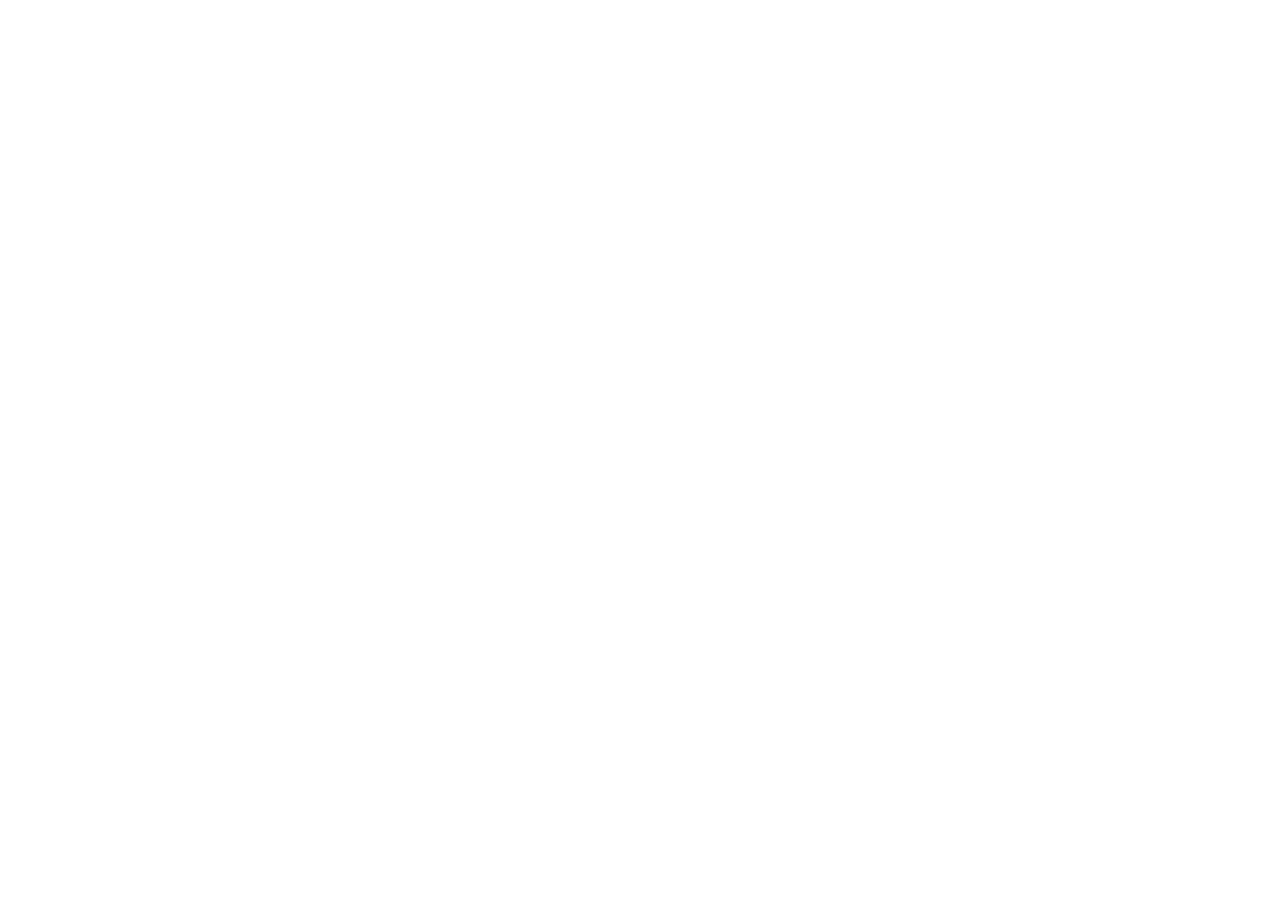
==== Paginas/Catalogo.html @ 74ffb2b8 "Inicio" ====
<!DOCTYPE html>
<html lang="en">
<head>
    <meta charset="UTF-8">
    <meta name="viewport" content="width=device-width, initial-scale=1.0">
    <title>Document</title>
</head>
<body>
    
</body>
</html>
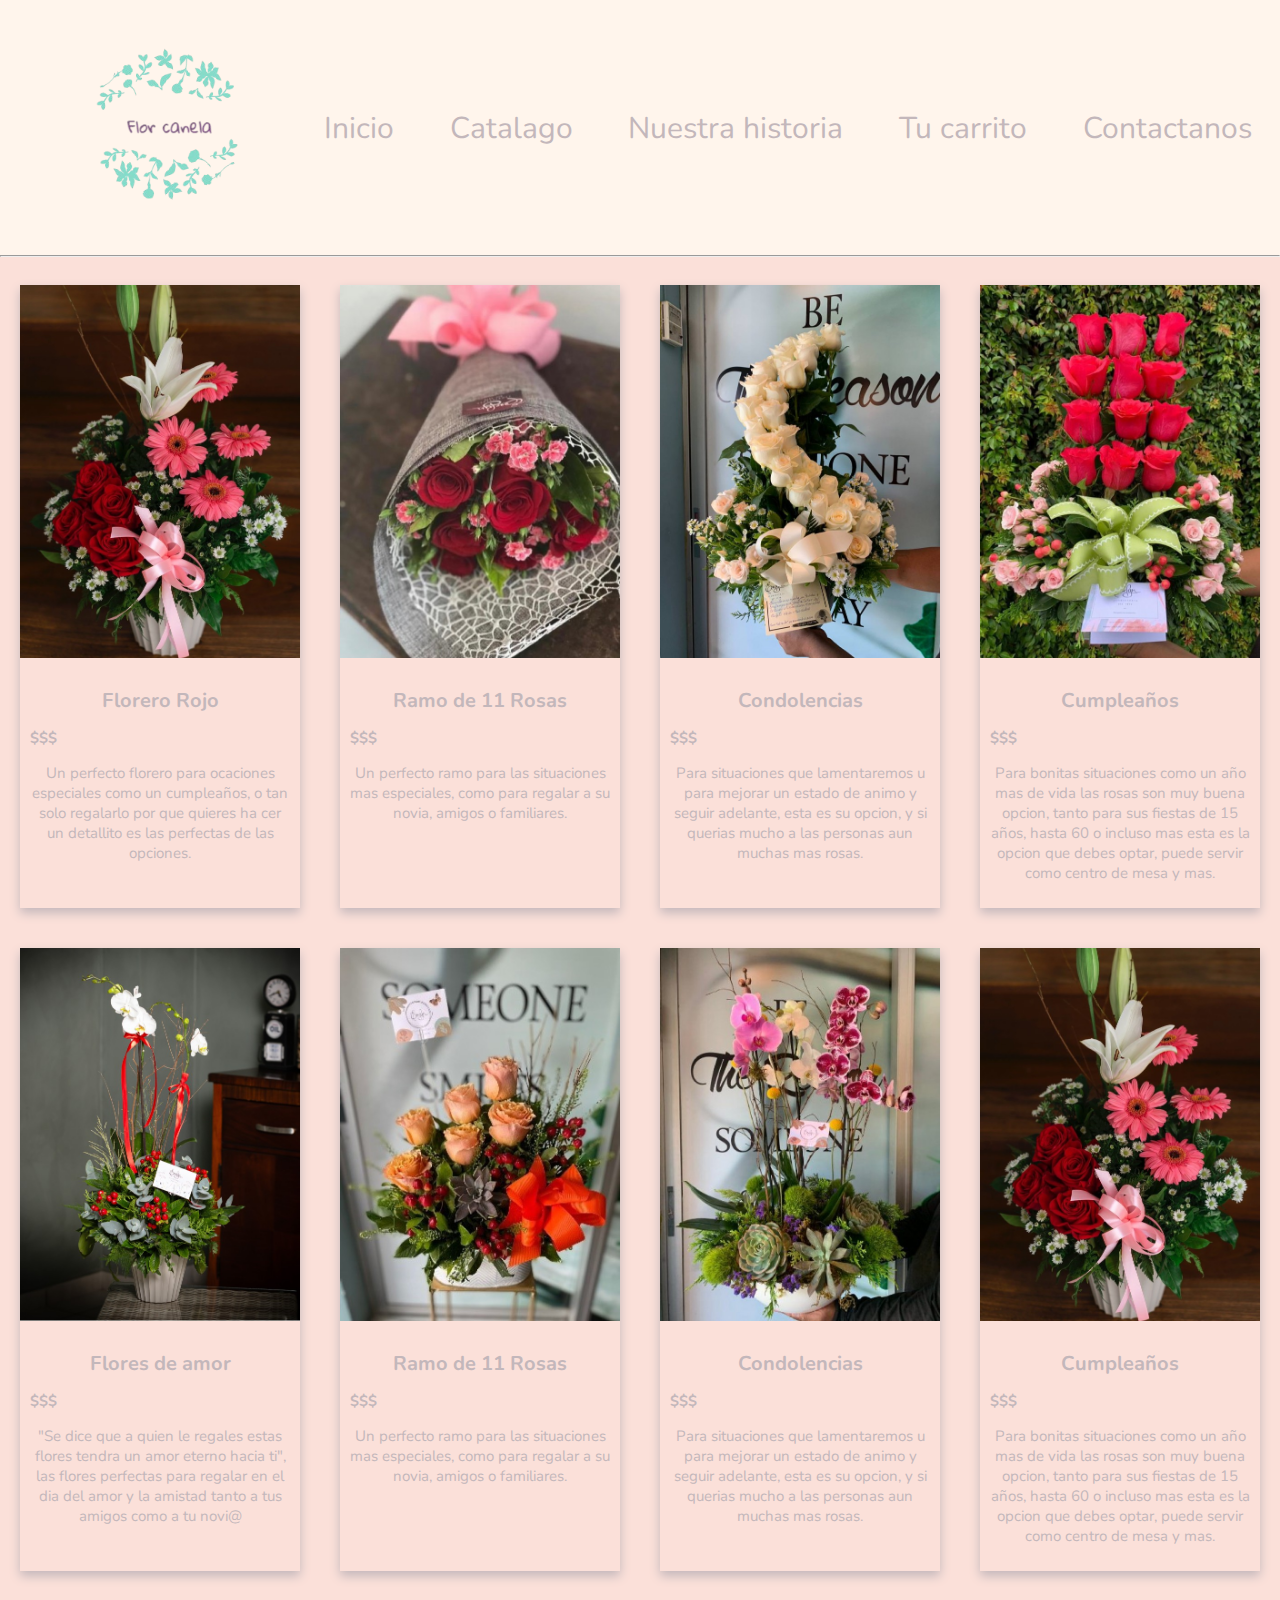
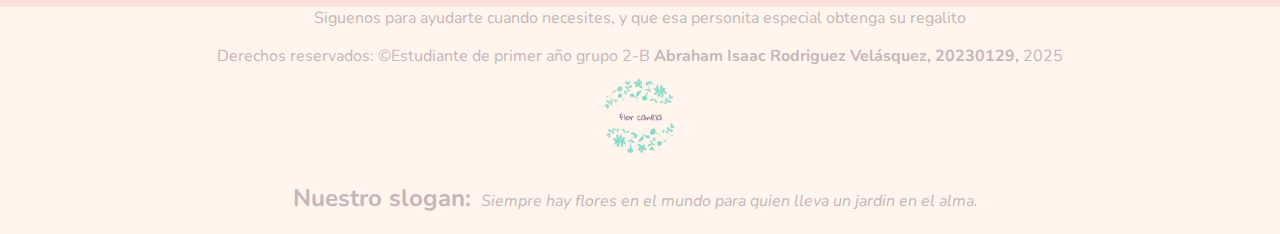
==== commit 1b63ce1a: "Cambios finales" ====
--- a/Paginas/Catalogo.html
+++ b/Paginas/Catalogo.html
@@ -1,11 +1,105 @@
 <!DOCTYPE html>
 <html lang="en">
 <head>
-    <meta charset="UTF-8">
-    <meta name="viewport" content="width=device-width, initial-scale=1.0">
-    <title>Document</title>
-</head>
+   <meta charset="UTF-8">
+   <meta name="viewport" content="width=device-width, initial-scale=1.0">
+   <title>Flor canela</title>
+   <link rel="stylesheet" href="../style/Catalogo.css">
+   <link rel="shortcut icon" href="../img/Flor canela logo.png" type="image/x-icon">
 <body>
-    
-</body>
-</html>+   <header>
+        <nav class="nunito">
+           <ul>
+           <img src="../img/Flor Canela logo.png" alt="Nuestro logo">
+           <a href="index.html">Inicio</a>
+           <a href="Catalogo.html">Catalago</a>
+           <a href="Reseña historica.html">Nuestra historia
+           <a href="#">Tu carrito</a>
+           <a href="#">Contactanos</a>
+           </ul>
+       </nav>
+       <hr>
+   </header>
+   <main>
+      <div class="all">
+         <div class="card">
+        <img src="../img/Ramo de 24.jpg" alt="florero de rosas">
+            <div class="card-content">   
+            <h1> Florero Rojo</h1>
+            <h2> $$$ </h2>
+            <p>Un perfecto florero para ocaciones especiales como un cumpleaños, o tan solo regalarlo por que quieres ha cer un detallito es las perfectas de las opciones.</p>
+          </div>
+       </div>
+       <div class="card">
+        <img src="../img/Ramo de 11.jpg" alt="Ramo de 11 rosas">
+            <div class="card-content">   
+            <h1> Ramo de 11 Rosas</h1>
+            <h2> $$$ </h2>
+            <p>Un perfecto ramo para las situaciones mas especiales, como para regalar a su novia, amigos o familiares. </p>
+         </div>
+       </div>
+       <div class="card">
+        <img src="../img/12 Condolencias.jpg" alt="">
+            <div class="card-content">   
+            <h1> Condolencias</h1>
+            <h2> $$$ </h2>
+            <p> Para situaciones que lamentaremos u para mejorar un estado de animo y seguir adelante, esta es su opcion, y si querias mucho a las personas aun muchas mas rosas.</p>
+         </div>
+       </div>
+       <div class="card">
+        <img src="../img/Cumpleaños.jpg" alt="">
+            <div class="card-content">   
+            <h1> Cumpleaños</h1>
+            <h2> $$$ </h2>
+            <p> Para bonitas situaciones como un año mas de vida las rosas son muy buena opcion, tanto para sus fiestas de 15 años, hasta 60 o incluso mas esta es la opcion que debes optar, puede servir como centro de mesa y mas.</p>
+         </div>
+       </div>
+      </div>  
+            <div class="all">
+               <div class="card">
+              <img src="../img/Amor 6.jpg" alt="ramo de amor">
+                  <div class="card-content">   
+                  <h1> Flores de amor</h1>
+                  <h2> $$$ </h2>
+                  <p>"Se dice que a quien le regales estas flores tendra un amor eterno hacia ti", las flores perfectas para regalar en el dia del amor y la amistad tanto a tus amigos como a tu novi@</p>
+                </div>
+             </div>
+             <div class="card">
+              <img src="../img/Mama 10.jpg" alt="Ramo de 11 rosas">
+                  <div class="card-content">   
+                  <h1> Ramo de 11 Rosas</h1>
+                  <h2> $$$ </h2>
+                  <p>Un perfecto ramo para las situaciones mas especiales, como para regalar a su novia, amigos o familiares. </p>
+               </div>
+             </div>
+             <div class="card">
+              <img src="../img/Orquidea 11.jpg" alt="">
+                  <div class="card-content">   
+                  <h1> Condolencias</h1>
+                  <h2> $$$ </h2>
+                  <p> Para situaciones que lamentaremos u para mejorar un estado de animo y seguir adelante, esta es su opcion, y si querias mucho a las personas aun muchas mas rosas.</p>
+               </div>
+             </div>
+             <div class="card">
+              <img src="../img/Ramo de 24.jpg" alt="">
+                  <div class="card-content">   
+                  <h1> Cumpleaños</h1>
+                  <h2> $$$ </h2>
+                  <p> Para bonitas situaciones como un año mas de vida las rosas son muy buena opcion, tanto para sus fiestas de 15 años, hasta 60 o incluso mas esta es la opcion que debes optar, puede servir como centro de mesa y mas.</p>
+               </div>
+             </div>
+            </div>  
+   </main>
+   <footer>
+   <div class="slogan">
+    <p>Siguenos para ayudarte cuando necesites, y que esa personita especial obtenga su regalito</p>
+    <p>Derechos reservados: &copy;Estudiante de primer año grupo 2-B <strong>Abraham Isaac Rodriguez Velásquez, 20230129,</strong> 2025</p>
+    <img src="../img/Flor Canela logo.png" alt="logo">
+    <div class="end">
+       <h2>Nuestro slogan:</h2>
+       <cite>Siempre hay flores en el mundo para quien lleva un jardin en el alma.</cite>
+    </div>
+   </div>
+ </div>
+</footer>
+   </body>--- a/style/Catalogo.css
+++ b/style/Catalogo.css
@@ -0,0 +1,119 @@
+@import url('https://fonts.googleapis.com/css2?family=Nunito:ital,wght@0,200..1000;1,200..1000&display=swap');
+
+.nunito {
+    font-family: "Nunito", sans-serif;
+    font-optical-sizing: auto;
+    font-weight: 20px;
+    font-style: normal;
+  }
+  body {
+    background-color: #FBE0D9;
+    margin: 0%;
+    padding: 0%;
+  }
+  header{
+    background-color: #FFF5EC;
+    padding: 0px;
+  }
+  .logo {
+    display: flex;
+    justify-content: center;
+  }
+  nav  {
+    display: inline;
+    justify-content: space-between;
+    margin-top: 20px;
+    align-items: center;
+    padding: 60px;   
+  }
+  nav ul {
+    display: flex;
+    justify-content: space-around;
+  }
+  nav a{
+    align-items:center;
+    font-family: "Nunito", sans-serif;
+     text-decoration: none;
+    color: #C3B7BB;
+    font-size: 30px;
+    margin-top: 70px;
+  }
+  nav a:hover {
+    text-decoration: underline;
+  }
+  nav img{
+    width: 200px;
+  }
+.card {
+    margin: 20px;
+    width: 300px;
+    overflow: hidden;
+    font-family: "Nunito", sans-serif; 
+    box-shadow: 0px 5px 10px #C3B7BB;
+    justify-content: center;
+}
+.card img {
+    width: 100%;
+}
+.card h1 {
+    text-align: center;
+    font-size: 20px;
+    color: #C3B7BB;
+}
+.card h2 {
+    font-size: 15px;
+    color: #C3B7BB;
+}
+.card p {
+  text-align: center;
+  font-size: 15px;
+  color: #C3B7BB;
+}
+.card-content{
+    padding: 10px;
+}
+.card:hover{
+   transform: scale(1.05);
+   background-color: #F1DFEF;
+}
+.all{
+  display: flex;
+  justify-content: center;
+  border-radius: 5px;
+}
+footer {
+    background-color: #FFF5EC;
+}
+footer img {
+    width: 100px;
+    margin-top: -10px; 
+  text-align: center;
+  }
+  .slogan {
+    text-align: center;
+}
+.slogan h2 {
+   display: flex;
+   justify-content: flex-end;
+    font-family: "Nunito", sans-serif; 
+    color: #C3B7BB;
+}
+.slogan p {
+  align-items:center;
+  font-family: "Nunito", sans-serif; 
+  color: #C3B7BB;
+}
+.slogan cite {
+    align-items:center;
+    font-family: "Nunito", sans-serif; 
+    color: #C3B7BB;
+}
+.end {
+    display: flex;
+    justify-content: center;
+  }
+  .end cite {
+  margin-top: 28px;
+  margin-right: 10px;
+  margin-left: 10px;
+  }